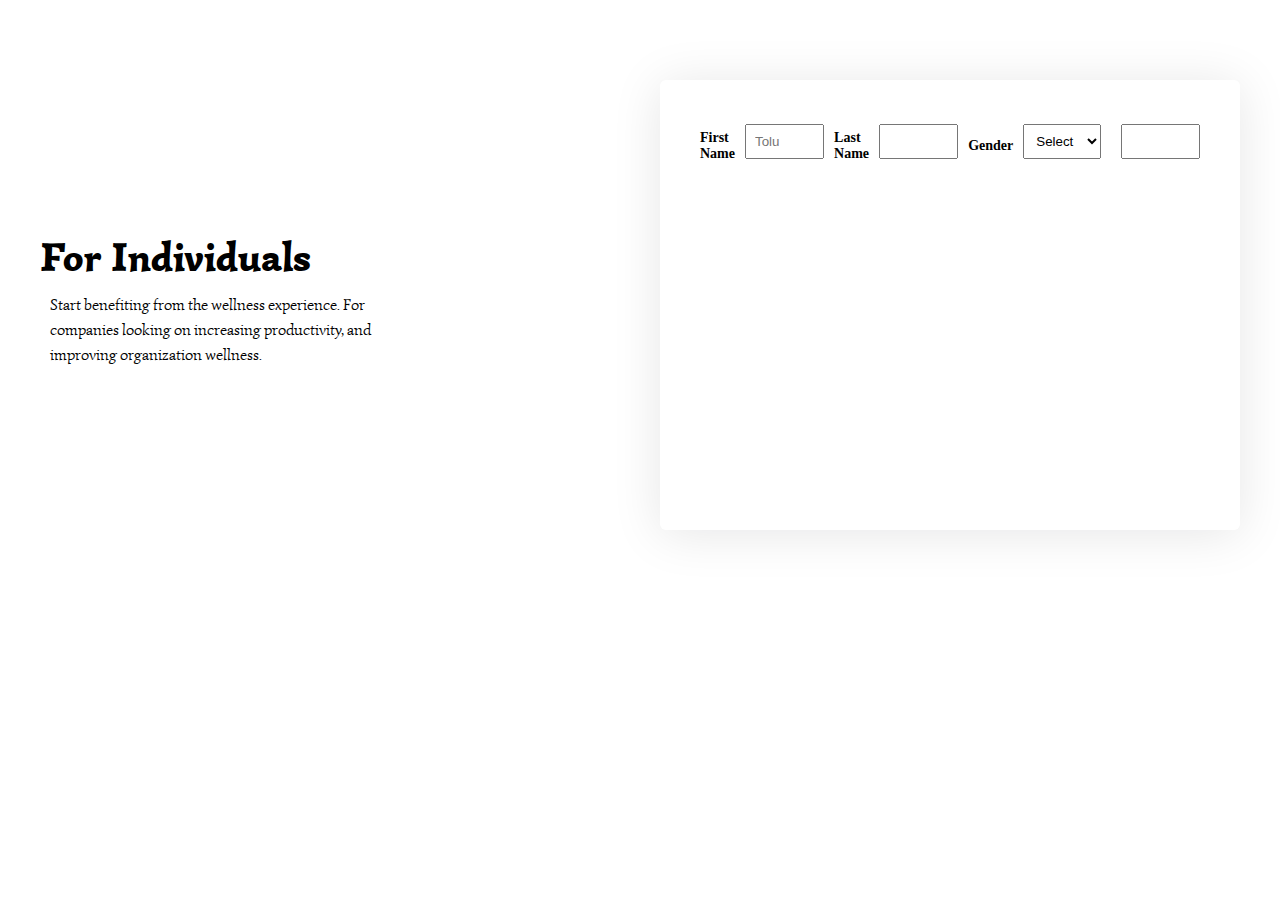
==== Assignment-4/assignment-4.html @ 491de337 "helo" ====
<!DOCTYPE html>
<html lang="en">
  <head>
    <meta charset="UTF-8" />
    <meta name="viewport" content="width=device-width, initial-scale=1.0" />
    <link rel="stylesheet" href="assignment-4.css" />
    <link rel="preconnect" href="https://fonts.googleapis.com" />
    <link rel="preconnect" href="https://fonts.gstatic.com" crossorigin />
    <link
      href="https://fonts.googleapis.com/css2?family=Simonetta:ital,wght@0,400;0,900;1,400;1,900&display=swap"
      rel="stylesheet"
    />
    <title>Assignment-3</title>
  </head>
  <body>
    <main>
      <div class="main-container">
        <section class="first">
          <h1>For Individuals</h1>
          <div class="container">
            <p>
              Start benefiting from the wellness experience. For companies looking
              on increasing productivity, and improving organization wellness.
            </p>
          </div>
        </section>


        <section class="second">
          <div class="details">
            <div class="form-container">
              <form class="fill-details">
                <div class="form-group">
                  <label for="First Name"> First Name</label>
                  <input type="text" placeholder="Tolu" />
  
                  <label for="Last-Name">Last Name</label>
                  <input type="text" />
  
                  <label for="Gender">Gender</label>
                  <select name="Gender" id="Gender" required>
                    <option value="" disabled selected>Select here</option>
                    <option value="Male">Male</option>
                    <option value="Female">Female</option>
                    <option value="Do not identify">Do not identify</option>
                  </select>
  
                  <label for="Weight(KG)"></label>
                  <input type="text" />
                </div>
              </form>
            </div>
          </div>
        </section>

      </div>

    
     

      
    </main>
  </body>
</html>
---- Assignment-4/assignment-4.css ----
* {
  padding: 0px;
  margin: 0px;
  box-sizing: border-box;
}

body {
  background-color:#ffffff ;
  
}
 main {
  
  min-height: 100vh;
  padding: 80px 40px;
 }

 .main-container {
  display: flex;
  margin: 0 auto;
  max-width: 1400px;
  justify-content:space-between ;
 }

 section.first {
  display: flex;
  justify-content: center;
  flex-flow: column;
  max-width: 400px;
  width: 100%;

 }

section.first h1 {
  font-size: 40px;
  font-weight: 700;
  line-height: 50px;
  font-family: "Simonetta", serif;
  
}

.container {
  word-wrap: break-word;
  padding: 10px;
  font-family: "Simonetta", serif;
  font-size: 16px;
  line-height: 25px;
  
}

section.second .details {
  background-color: white;
  min-height: 450px;
  width: 100%;
  max-width: 580px;
  border-radius: 6px;
  box-shadow: 0px 4px 50px 0px #0408131A;
  padding: 40px;

}

label {
  display:inline-block;
  font-weight: bold;
  font-size: 14px;
  margin-top: 10px;

}

input, select, textarea {
  width: 50%;
  padding: 8px;
}

.form-group {
  display: flex;
  gap: 10px;
  align-items: center;

  
}

.form-control label {
  display: block;
  margin-bottom: 10px;
  color: #011C34;
  font-size: 14px;
  font-weight: 600;
  line-height: 14px;
  letter-spacing: 0.1px;

}
.form-control input, .form-control select {
  


}
.form-group div {
  
}
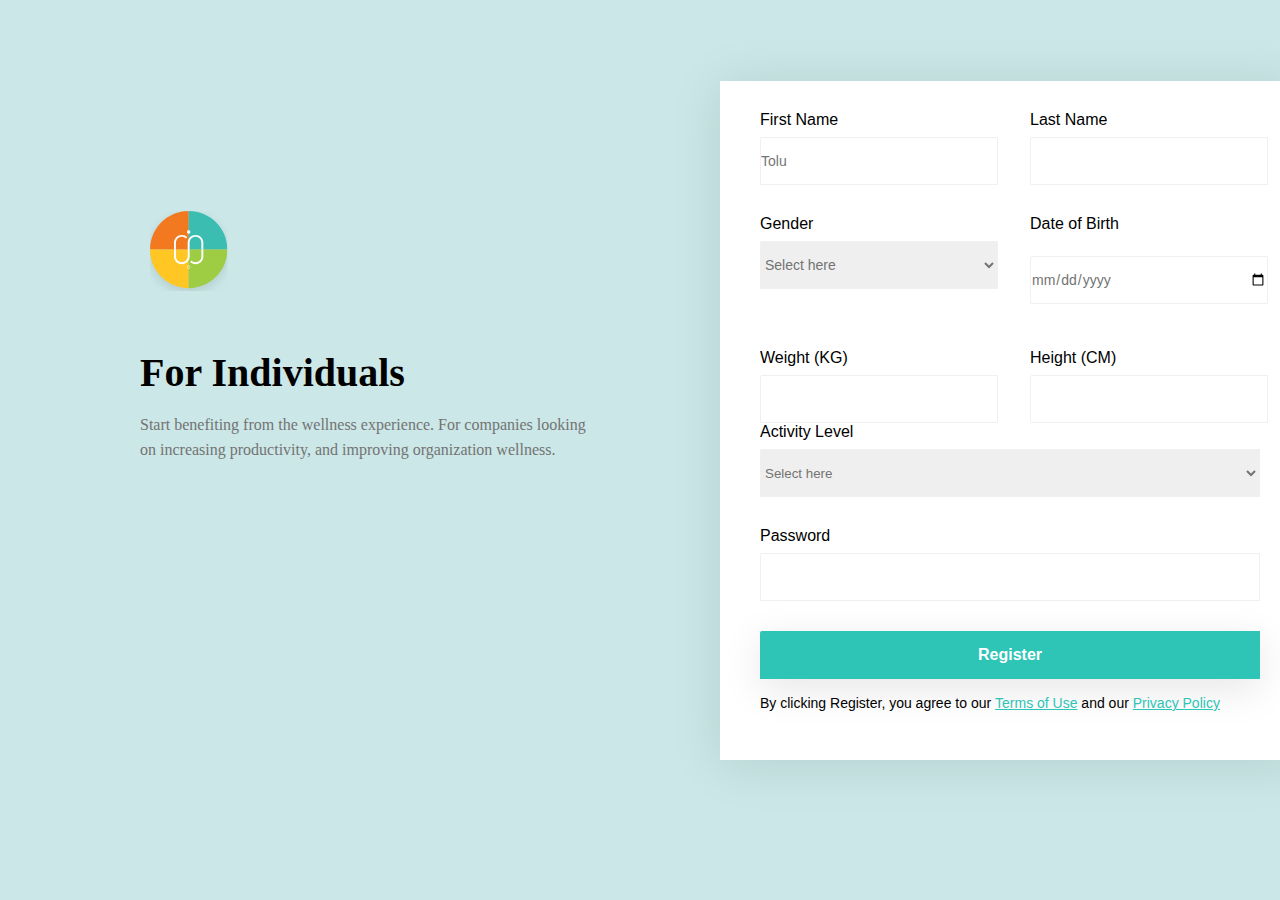
==== commit 9bbfb1ec: "Completed Assignments" ====
--- a/Assignment-4/assignment-4.html
+++ b/Assignment-4/assignment-4.html
@@ -4,61 +4,93 @@
     <meta charset="UTF-8" />
     <meta name="viewport" content="width=device-width, initial-scale=1.0" />
     <link rel="stylesheet" href="assignment-4.css" />
-    <link rel="preconnect" href="https://fonts.googleapis.com" />
-    <link rel="preconnect" href="https://fonts.gstatic.com" crossorigin />
-    <link
-      href="https://fonts.googleapis.com/css2?family=Simonetta:ital,wght@0,400;0,900;1,400;1,900&display=swap"
-      rel="stylesheet"
-    />
+    <link href="https://fonts.cdnfonts.com/css/sofia-pro" rel="stylesheet" />
+    <link href="https://fonts.cdnfonts.com/css/regus-brown" rel="stylesheet" />
     <title>Assignment-3</title>
   </head>
   <body>
     <main>
       <div class="main-container">
         <section class="first">
+          <img src="Logo.svg" alt="logo" />
           <h1>For Individuals</h1>
           <div class="container">
             <p>
-              Start benefiting from the wellness experience. For companies looking
-              on increasing productivity, and improving organization wellness.
+              Start benefiting from the wellness experience. For companies
+              looking on increasing productivity, and improving organization
+              wellness.
             </p>
           </div>
         </section>
 
+        <section class="second">
+          <form class="fill-details">
+            <div class="form-group">
+              <div>
+                <label for="First Name"> First Name</label>
+                <input type="text" placeholder="Tolu" />
+              </div>
+              <div>
+                <label for="Last-Name">Last Name</label>
+                <input type="text" />
+              </div>
+              <div>
+                <label for="Gender">Gender</label>
+                <select name="Gender" id="Gender" required>
+                  <option value="" disabled selected>Select here</option>
+                  <option value="Male">Male</option>
+                  <option value="Female">Female</option>
+                  <option value="Do not identify">Do not identify</option>
+                </select>
+              </div>
 
-        <section class="second">
-          <div class="details">
-            <div class="form-container">
-              <form class="fill-details">
-                <div class="form-group">
-                  <label for="First Name"> First Name</label>
-                  <input type="text" placeholder="Tolu" />
-  
-                  <label for="Last-Name">Last Name</label>
-                  <input type="text" />
-  
-                  <label for="Gender">Gender</label>
-                  <select name="Gender" id="Gender" required>
-                    <option value="" disabled selected>Select here</option>
-                    <option value="Male">Male</option>
-                    <option value="Female">Female</option>
-                    <option value="Do not identify">Do not identify</option>
-                  </select>
-  
-                  <label for="Weight(KG)"></label>
-                  <input type="text" />
+              <div>
+                <label for="DOB">Date of Birth</label>
+                <input type="date" name="DOB" id="DOB"/>
+              </div>
+              <div>
+                <label for="Weight">Weight (KG)</label>
+                <input type="text" name="Weight" />
+              </div>
+
+              <div>
+                <label for="Height">Height (CM)</label>
+                <input type="text" name="Height" />
+              </div>
+            </div>
+            
+
+            <div class="group-two">
+              <div>
+                <label for="Activity Level">Activity Level</label>
+                <select name="Activity Level" id="Activity Level" required>
+                  <option value="" disabled selected>Select here</option>
+                  <option value="Active">Active</option>
+                  <option value="Inactive">Inactive</option>
+                </select>
+              </div>
+
+              <div class="pass">
+                <div>
+                  <label for="password">Password</label>
+                  <input type="password" name="password" />
                 </div>
-              </form>
+                
+              </div>
+              
+          
             </div>
-          </div>
+
+            <button >Register</button>
+
+            <p>
+              By clicking Register, you agree to our
+              <span>Terms of Use</span> and our
+              <span>Privacy Policy</span>
+            </p>
+          </form>
         </section>
-
       </div>
-
-    
-     
-
-      
     </main>
   </body>
 </html>
--- a/Assignment-4/assignment-4.css
+++ b/Assignment-4/assignment-4.css
@@ -5,95 +5,137 @@
 }
 
 body {
-  background-color:#ffffff ;
-  
+  background-color:rgb(203, 231, 231) ;
+  font-family: "Sofia Pro", sans-serif;
+  font-weight: 400;
+  font-style: normal;
 }
- main {
-  
-  min-height: 100vh;
-  padding: 80px 40px;
- }
+ 
 
- .main-container {
+  .main-container {
   display: flex;
   margin: 0 auto;
-  max-width: 1400px;
-  justify-content:space-between ;
+  width: 1440px;
+  justify-content:center ;
+  /* align-items: center; */
  }
 
  section.first {
-  display: flex;
+
+  /* display: flex;
   justify-content: center;
-  flex-flow: column;
-  max-width: 400px;
-  width: 100%;
-
+  flex-flow: column; */
+  width: 460px;
+  margin-left: 140px;
+  margin-top: 205px;
+  margin-right: 120px;
+  
  }
 
-section.first h1 {
+ section.first h1 {
+  margin-top: 40px;
   font-size: 40px;
   font-weight: 700;
-  line-height: 50px;
-  font-family: "Simonetta", serif;
+  font-family: "Sofia Pro", serif;
+  
+  
+}
+section.first p {
+  font-family: Brown;
+  font-size: 16px;
+  font-weight: 400;
+  line-height: 25px;
+  color:#737373;
+  
   
 }
 
-.container {
-  word-wrap: break-word;
-  padding: 10px;
-  font-family: "Simonetta", serif;
-  font-size: 16px;
-  line-height: 25px;
+section.second {
+  background-color: #fff;
+  width: 580px;
+  height: 679px;
+  box-shadow: 0px 4px 50px 0px #0408131A;
+  padding-left: 40px;
+  margin-top: 81px;
+  margin-bottom: 80px; 
+  margin-right: 140px;
+}
+div.form-group div {
+  display: grid;
+  margin-top: 30px;
   
 }
 
-section.second .details {
-  background-color: white;
-  min-height: 450px;
-  width: 100%;
-  max-width: 580px;
-  border-radius: 6px;
-  box-shadow: 0px 4px 50px 0px #0408131A;
-  padding: 40px;
+div.form-group div input, div.form-group div select {
+width: 238px;
+height: 48px;
+font-family: "Sofia Pro", sans-serif;
+font-size: 14px;
+top: 24px;
+border:1px solid #F0F0F0 ;
+color: #737373;
+}
+
+form.fill-details .form-group {
+  display: grid;
+  grid-template-columns: auto auto ;
 
 }
 
-label {
-  display:inline-block;
-  font-weight: bold;
-  font-size: 14px;
-  margin-top: 10px;
-
+form.fill-detail .group-two div label, select {
+  display: flex;
+  width: 500px;
+  height: 48px;
+  border-radius: 2px 0px 0px 0px;
+  border: 1px 0px 0px 0px;
+  margin-bottom: 30px;
+  border: 1px solid #F0F0F0;
+  margin-top:8px;
+  color: #737373;
 }
 
-input, select, textarea {
-  width: 50%;
-  padding: 8px;
-}
-
-.form-group {
-  display: flex;
-  gap: 10px;
-  align-items: center;
-
+form.fill-details .group-two .password div label, input {
+  width: 500px;
+  height: 48px;
+  border-radius: 2px 0px 0px 0px;
+  border: 1px 0px 0px 0px;
+  border: 1px solid #F0F0F0;
+  margin-top: 8px;
   
 }
 
-.form-control label {
-  display: block;
-  margin-bottom: 10px;
-  color: #011C34;
+button {
+
+  font-family: "Sofia Pro", sans-serif;
+  font-size: 16px;
+  color: #ffffff;
+  font-weight: 600;
+  width: 500px;
+  height: 48px;
+  border-radius: 2px 0px 0px 0px;
+  background: #2EC4B6;
+  box-shadow: 0px 10px 40px 0px #0000001A;
+  margin-top: 30px;
+  border: none;
+}
+
+p {
+  margin-top: 16px;
+  font-family: "Sofia Pro", sans-serif;
   font-size: 14px;
-  font-weight: 600;
-  line-height: 14px;
-  letter-spacing: 0.1px;
+  font-weight: 400;
+  text-align:left;
+}
 
+p span {
+  font-family: "Sofia Pro", sans-serif;
+  font-size: 14px;
+  font-weight: 500;
+  color:#2EC4B6;
+  text-decoration: underline;
 }
-.form-control input, .form-control select {
-  
 
-
-}
-.form-group div {
-  
+@media (max-width: 768px) {
+  .section-
+  }
 }